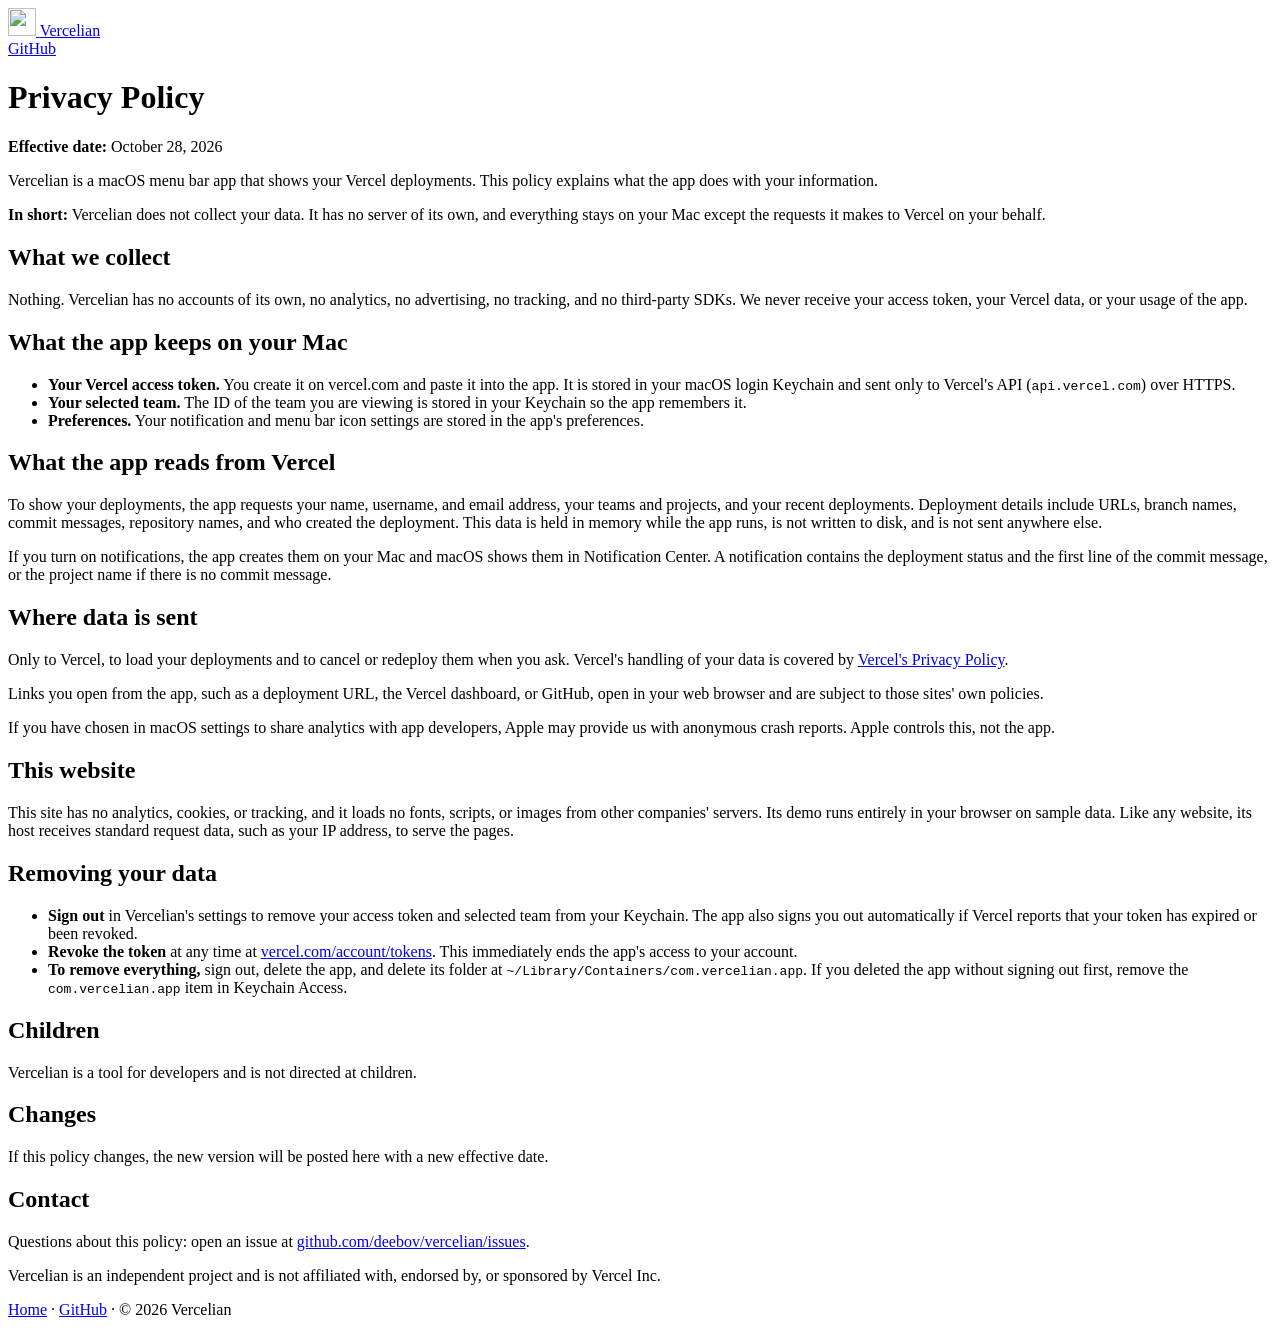
==== website/public/privacy.html @ a74d04b8 "Match the demo popover's edge to macOS The popover's edge was a blurred dark band, and its shadow re" ====
<!doctype html>
<html lang="en">
<head>
  <meta charset="utf-8">
  <meta name="viewport" content="width=device-width, initial-scale=1">
  <title>Privacy Policy · Vercelian</title>
  <meta name="description" content="What Vercelian keeps on your Mac and sends to Vercel. In short: it collects nothing.">
  <link rel="canonical" href="https://vercelian.co/privacy">
  <meta name="robots" content="index, follow, max-image-preview:large, max-snippet:-1, max-video-preview:-1">
  <!-- The same page as Markdown, for AI agents. See also /llms.txt. -->
  <link rel="alternate" type="text/markdown" href="/privacy.md" title="Privacy Policy (Markdown)">

  <meta property="og:type" content="website">
  <meta property="og:site_name" content="Vercelian">
  <meta property="og:locale" content="en_US">
  <meta property="og:url" content="https://vercelian.co/privacy">
  <meta property="og:title" content="Privacy Policy · Vercelian">
  <meta property="og:description" content="What Vercelian keeps on your Mac and sends to Vercel. In short: it collects nothing.">
  <meta property="og:image" content="https://vercelian.co/assets/og.jpg?v=3">
  <meta property="og:image:width" content="1200">
  <meta property="og:image:height" content="630">
  <meta property="og:image:alt" content="Vercelian's popover under the macOS menu bar, listing queued, building, ready, and failed deployments, beside the headline “Your Vercel deployments, live in the menu bar.”">
  <meta name="twitter:card" content="summary_large_image">

  <meta name="theme-color" content="#ffffff" media="(prefers-color-scheme: light)">
  <meta name="theme-color" content="#0a0a0a" media="(prefers-color-scheme: dark)">
  <link rel="icon" type="image/png" href="/assets/favicon.png?v=2">
  <link rel="apple-touch-icon" href="/apple-touch-icon.png">
  <link rel="preload" href="/assets/fonts/Geist-Variable.woff2" as="font" type="font/woff2" crossorigin>
  <link rel="stylesheet" href="/styles.css">

  <script type="application/ld+json">
  {
    "@context": "https://schema.org",
    "@graph": [
      {
        "@type": "WebPage",
        "@id": "https://vercelian.co/privacy#webpage",
        "url": "https://vercelian.co/privacy",
        "name": "Privacy Policy",
        "description": "What Vercelian keeps on your Mac and sends to Vercel. In short: it collects nothing.",
        "inLanguage": "en",
        "dateModified": "2026-10-28",
        "isPartOf": {
          "@type": "WebSite",
          "@id": "https://vercelian.co/#website",
          "url": "https://vercelian.co/",
          "name": "Vercelian"
        },
        "breadcrumb": { "@id": "https://vercelian.co/privacy#breadcrumb" }
      },
      {
        "@type": "BreadcrumbList",
        "@id": "https://vercelian.co/privacy#breadcrumb",
        "itemListElement": [
          { "@type": "ListItem", "position": 1, "name": "Vercelian", "item": "https://vercelian.co/" },
          { "@type": "ListItem", "position": 2, "name": "Privacy Policy", "item": "https://vercelian.co/privacy" }
        ]
      }
    ]
  }
  </script>
</head>
<body>
  <!-- Keep in step with PRIVACY.md at the root of the repository (this page
       adds a section on the website) and with privacy.md, this page as Markdown. -->
  <div class="wrap">
    <header class="site-header">
      <a class="brand" href="/">
        <img src="/assets/icon.png" width="28" height="28" alt="">
        <span>Vercelian</span>
      </a>
      <nav>
        <a href="https://github.com/deebov/vercelian">GitHub</a>
      </nav>
    </header>

    <main class="doc">
      <h1>Privacy Policy</h1>
      <p><strong>Effective date:</strong> October 28, 2026</p>
      <p>Vercelian is a macOS menu bar app that shows your Vercel deployments. This policy explains what the app does with your information.</p>
      <p><strong>In short:</strong> Vercelian does not collect your data. It has no server of its own, and everything stays on your Mac except the requests it makes to Vercel on your behalf.</p>

      <h2>What we collect</h2>
      <p>Nothing. Vercelian has no accounts of its own, no analytics, no advertising, no tracking, and no third-party SDKs. We never receive your access token, your Vercel data, or your usage of the app.</p>

      <h2>What the app keeps on your Mac</h2>
      <ul>
        <li><strong>Your Vercel access token.</strong> You create it on vercel.com and paste it into the app. It is stored in your macOS login Keychain and sent only to Vercel's API (<code>api.vercel.com</code>) over HTTPS.</li>
        <li><strong>Your selected team.</strong> The ID of the team you are viewing is stored in your Keychain so the app remembers it.</li>
        <li><strong>Preferences.</strong> Your notification and menu bar icon settings are stored in the app's preferences.</li>
      </ul>

      <h2>What the app reads from Vercel</h2>
      <p>To show your deployments, the app requests your name, username, and email address, your teams and projects, and your recent deployments. Deployment details include URLs, branch names, commit messages, repository names, and who created the deployment. This data is held in memory while the app runs, is not written to disk, and is not sent anywhere else.</p>
      <p>If you turn on notifications, the app creates them on your Mac and macOS shows them in Notification Center. A notification contains the deployment status and the first line of the commit message, or the project name if there is no commit message.</p>

      <h2>Where data is sent</h2>
      <p>Only to Vercel, to load your deployments and to cancel or redeploy them when you ask. Vercel's handling of your data is covered by <a href="https://vercel.com/legal/privacy-policy">Vercel's Privacy Policy</a>.</p>
      <p>Links you open from the app, such as a deployment URL, the Vercel dashboard, or GitHub, open in your web browser and are subject to those sites' own policies.</p>
      <p>If you have chosen in macOS settings to share analytics with app developers, Apple may provide us with anonymous crash reports. Apple controls this, not the app.</p>

      <h2>This website</h2>
      <p>This site has no analytics, cookies, or tracking, and it loads no fonts, scripts, or images from other companies' servers. Its demo runs entirely in your browser on sample data. Like any website, its host receives standard request data, such as your IP address, to serve the pages.</p>

      <h2>Removing your data</h2>
      <ul>
        <li><strong>Sign out</strong> in Vercelian's settings to remove your access token and selected team from your Keychain. The app also signs you out automatically if Vercel reports that your token has expired or been revoked.</li>
        <li><strong>Revoke the token</strong> at any time at <a href="https://vercel.com/account/tokens">vercel.com/account/tokens</a>. This immediately ends the app's access to your account.</li>
        <li><strong>To remove everything,</strong> sign out, delete the app, and delete its folder at <code>~/Library/Containers/com.vercelian.app</code>. If you deleted the app without signing out first, remove the <code>com.vercelian.app</code> item in Keychain Access.</li>
      </ul>

      <h2>Children</h2>
      <p>Vercelian is a tool for developers and is not directed at children.</p>

      <h2>Changes</h2>
      <p>If this policy changes, the new version will be posted here with a new effective date.</p>

      <h2>Contact</h2>
      <p>Questions about this policy: open an issue at <a href="https://github.com/deebov/vercelian/issues">github.com/deebov/vercelian/issues</a>.</p>
      <p>Vercelian is an independent project and is not affiliated with, endorsed by, or sponsored by Vercel Inc.</p>
    </main>

    <footer class="site-footer">
      <p>
        <a href="/">Home</a>
        <span aria-hidden="true">·</span>
        <a href="https://github.com/deebov/vercelian">GitHub</a>
        <span aria-hidden="true">·</span>
        <span>© 2026 Vercelian</span>
      </p>
    </footer>
  </div>
</body>
</html>
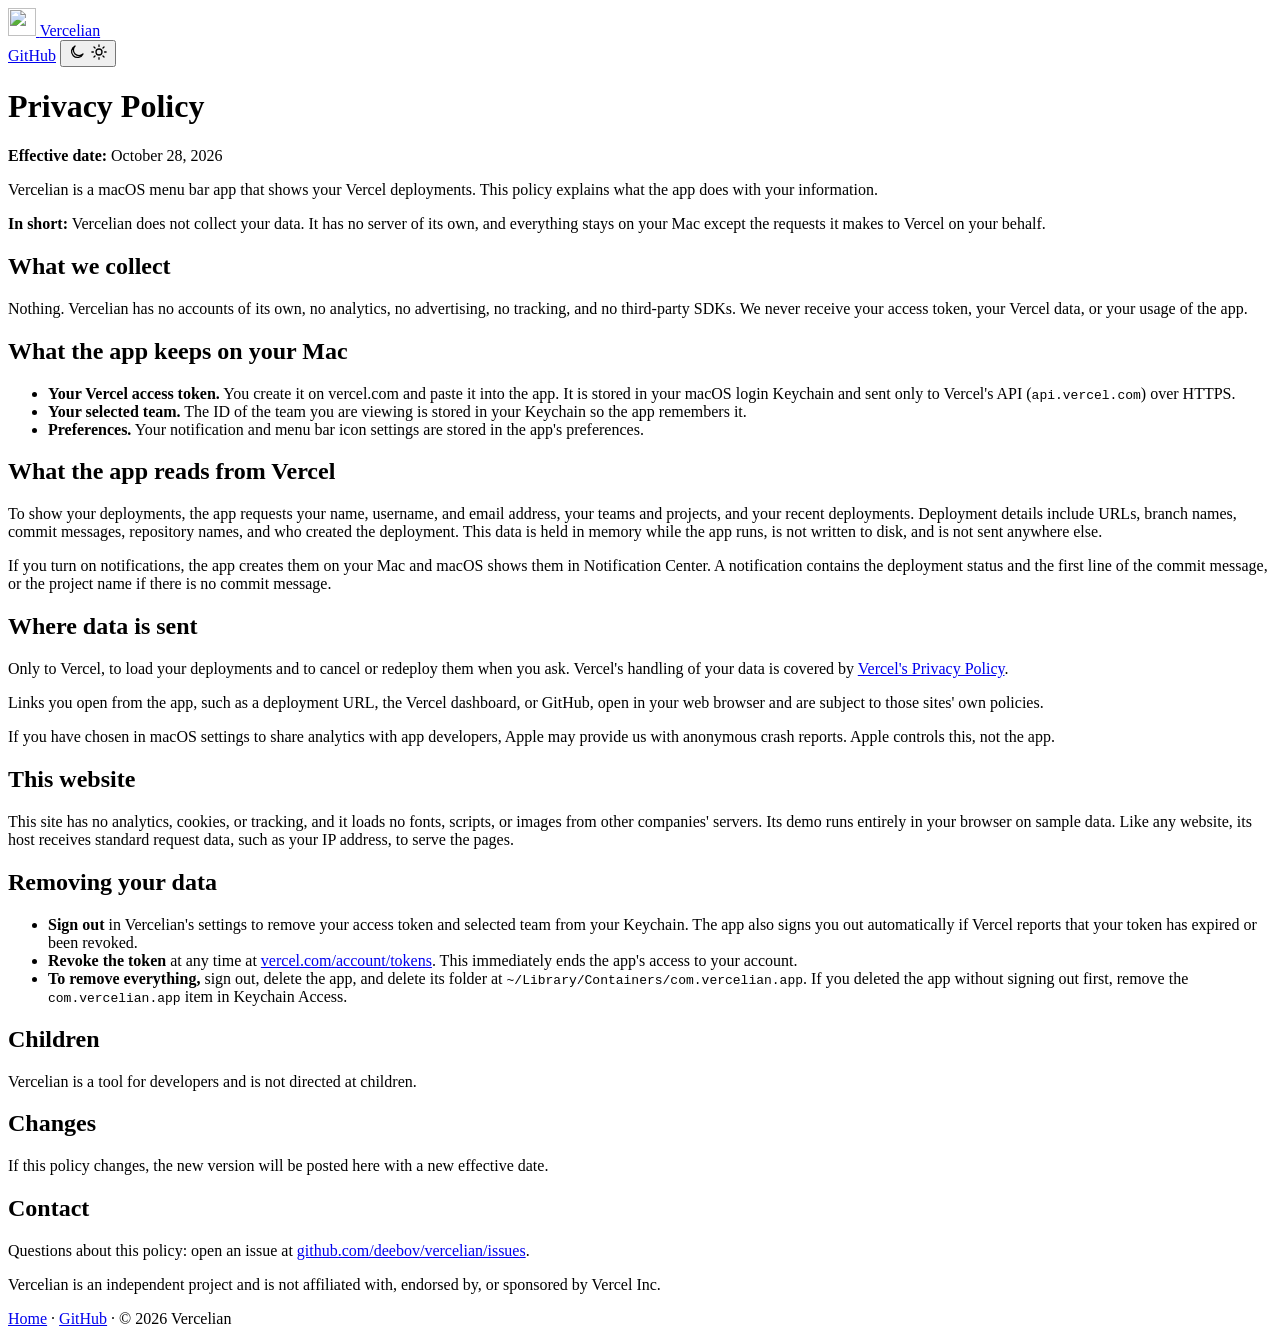
==== commit 2cc15579: "Refresh the preview and OG images The README's and the site's preview, and the OG card, show the app" ====
--- a/website/public/privacy.html
+++ b/website/public/privacy.html
@@ -16,10 +16,10 @@
   <meta property="og:url" content="https://vercelian.co/privacy">
   <meta property="og:title" content="Privacy Policy · Vercelian">
   <meta property="og:description" content="What Vercelian keeps on your Mac and sends to Vercel. In short: it collects nothing.">
-  <meta property="og:image" content="https://vercelian.co/assets/og.jpg?v=3">
+  <meta property="og:image" content="https://vercelian.co/assets/og.jpg?v=7">
   <meta property="og:image:width" content="1200">
   <meta property="og:image:height" content="630">
-  <meta property="og:image:alt" content="Vercelian's popover under the macOS menu bar, listing queued, building, ready, and failed deployments, beside the headline “Your Vercel deployments, live in the menu bar.”">
+  <meta property="og:image:alt" content="Vercelian's popover open under a MacBook's menu bar, listing queued, building, and ready deployments, beside the headline “Vercel Deploys, Right in Your Menu Bar” and badges for macOS, privacy, and open source">
   <meta name="twitter:card" content="summary_large_image">
 
   <meta name="theme-color" content="#ffffff" media="(prefers-color-scheme: light)">
@@ -28,6 +28,7 @@
   <link rel="apple-touch-icon" href="/apple-touch-icon.png">
   <link rel="preload" href="/assets/fonts/Geist-Variable.woff2" as="font" type="font/woff2" crossorigin>
   <link rel="stylesheet" href="/styles.css">
+  <script src="/theme.js"></script>
 
   <script type="application/ld+json">
   {
@@ -72,6 +73,10 @@
       </a>
       <nav>
         <a href="https://github.com/deebov/vercelian">GitHub</a>
+        <button class="theme-button" type="button" aria-label="Switch theme">
+          <svg class="icon-moon" viewBox="0 0 24 24" width="18" height="18" fill="none" stroke="currentColor" stroke-width="1.7" stroke-linecap="round" stroke-linejoin="round" aria-hidden="true"><path d="M20 14.6A8 8 0 1 1 9.4 4a6.4 6.4 0 0 0 10.6 10.6Z"/></svg>
+          <svg class="icon-sun" viewBox="0 0 24 24" width="18" height="18" fill="none" stroke="currentColor" stroke-width="1.7" stroke-linecap="round" aria-hidden="true"><circle cx="12" cy="12" r="4"/><path d="M12 2.5v2M12 19.5v2M2.5 12h2M19.5 12h2M5.3 5.3l1.4 1.4M17.3 17.3l1.4 1.4M5.3 18.7l1.4-1.4M17.3 6.7l1.4-1.4"/></svg>
+        </button>
       </nav>
     </header>
 
